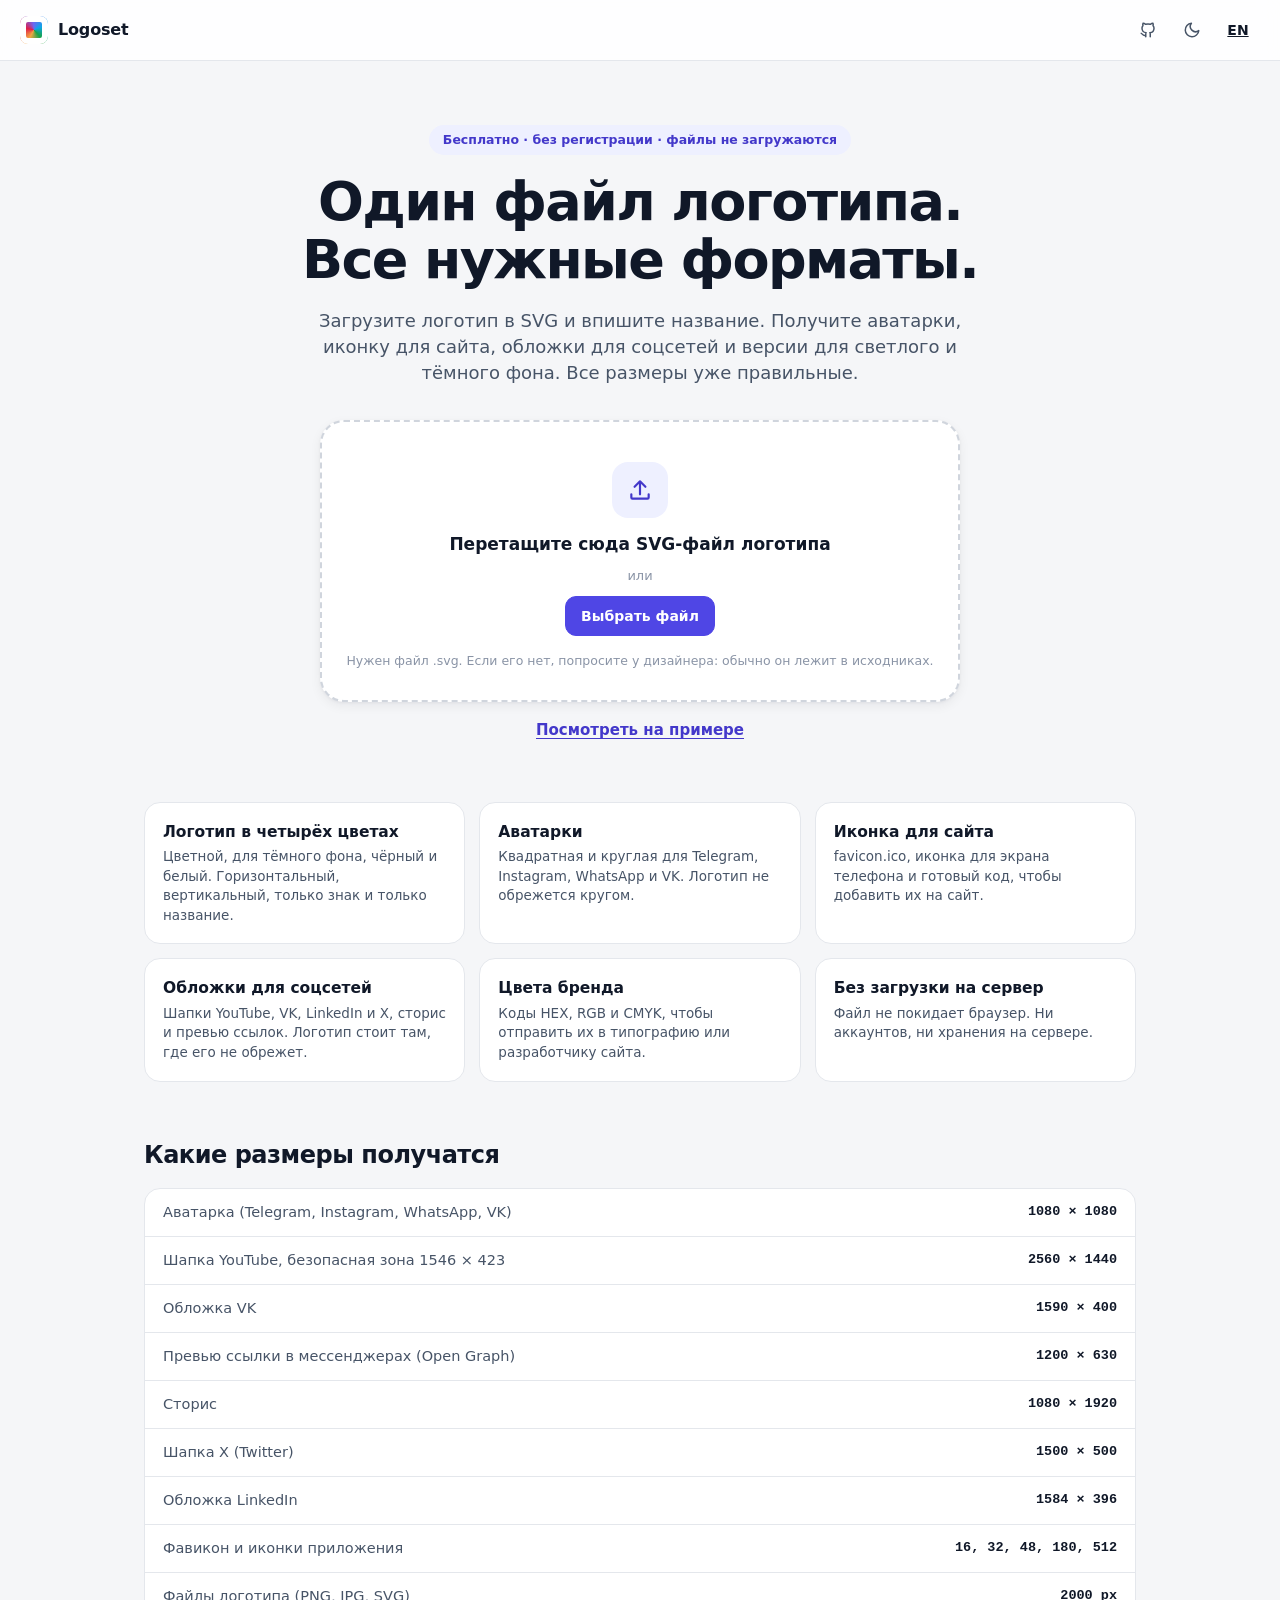
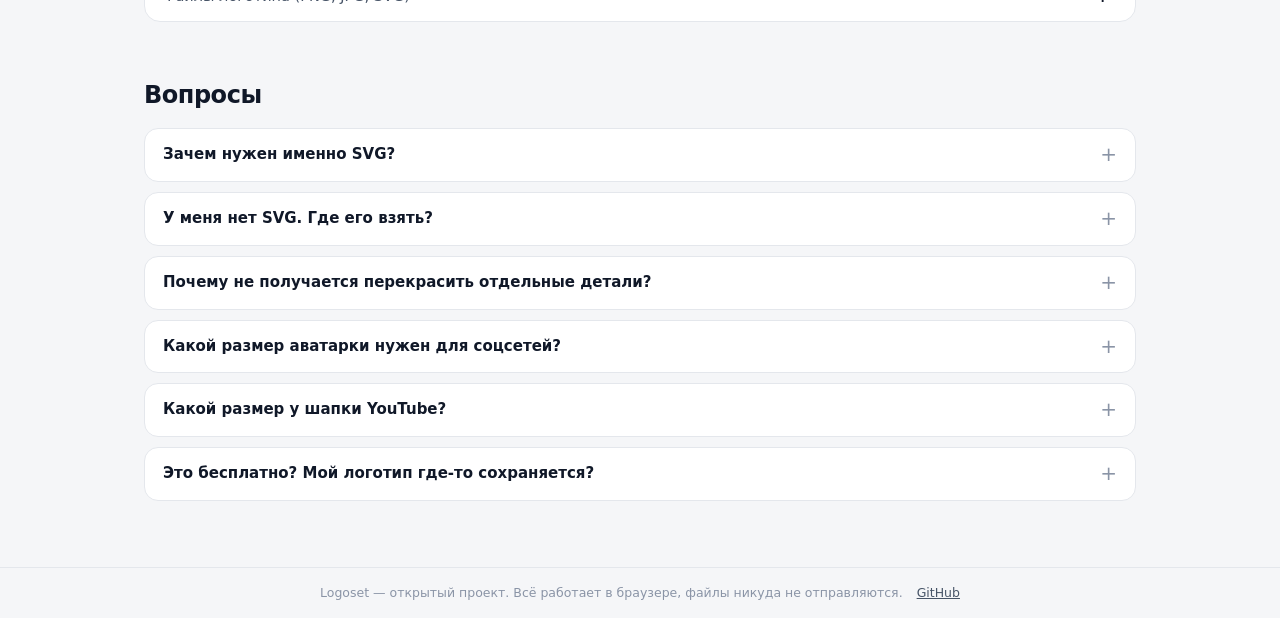
==== ru/index.html @ 73b2479a "Logoset: every format of your logo from one SVG Avatars, favicon, social media covers, logo color ve" ====
<!DOCTYPE html>
<html lang="ru" data-root="../">
<head>
<meta charset="UTF-8">
<meta name="viewport" content="width=device-width, initial-scale=1">
<meta http-equiv="Content-Security-Policy" content="default-src 'self'; script-src 'self'; style-src 'self' 'unsafe-inline'; img-src 'self' data: blob:; font-src 'self' data:; connect-src 'self'; object-src 'none'; base-uri 'none'; form-action 'none'">
<meta name="referrer" content="no-referrer">
<title>Logoset: аватарка, фавикон и обложки для соцсетей из логотипа бесплатно</title>
<meta name="description" content="Сделайте из одного SVG-логотипа аватарку для Telegram и Instagram, иконку для сайта, шапку YouTube и обложку VK, белую и чёрную версии логотипа. Бесплатно, без регистрации, прямо в браузере.">
<link rel="canonical" href="https://logoset.vercel.app/ru/">
<link rel="alternate" hreflang="en" href="https://logoset.vercel.app/">
<link rel="alternate" hreflang="ru" href="https://logoset.vercel.app/ru/">
<link rel="alternate" hreflang="x-default" href="https://logoset.vercel.app/">
<meta property="og:type" content="website">
<meta property="og:site_name" content="Logoset">
<meta property="og:title" content="Logoset: все форматы логотипа из одного SVG">
<meta property="og:description" content="Аватарки, иконка для сайта, обложки для соцсетей и версии логотипа для светлого и тёмного фона. Бесплатно и без загрузки на сервер.">
<meta property="og:url" content="https://logoset.vercel.app/ru/">
<meta property="og:locale" content="ru_RU">
<meta name="twitter:card" content="summary">
<meta name="theme-color" content="#F5F6F8">
<link rel="icon" href="data:image/svg+xml,%3Csvg xmlns='http://www.w3.org/2000/svg' viewBox='0 0 32 32'%3E%3Crect width='32' height='32' rx='8' fill='%234F46E5'/%3E%3Cpath d='M7 24l7-11 4 6 3-4 4 9z' fill='%23fff'/%3E%3Ccircle cx='22' cy='10' r='3' fill='%23FBBF24'/%3E%3C/svg%3E">
<script src="../theme.js"></script>
<link rel="stylesheet" href="../style.css">
<script type="application/ld+json">
{"@context":"https://schema.org","@graph":[
{"@type":"WebApplication","name":"Logoset","url":"https://logoset.vercel.app/ru/","applicationCategory":"DesignApplication","operatingSystem":"Any","inLanguage":"ru","isAccessibleForFree":true,"offers":{"@type":"Offer","price":"0","priceCurrency":"RUB"},"description":"Аватарки, иконка для сайта, обложки для соцсетей и цветные версии логотипа из одного SVG-файла прямо в браузере."},
{"@type":"FAQPage","mainEntity":[
{"@type":"Question","name":"Зачем нужен именно SVG?","acceptedAnswer":{"@type":"Answer","text":"SVG — векторный формат, в котором делают логотипы. Его можно увеличить до любого размера без потери качества и поменять в нём цвета. PNG и JPG так не умеют."}},
{"@type":"Question","name":"Какой размер аватарки нужен для соцсетей?","acceptedAnswer":{"@type":"Answer","text":"1080×1080 пикселей подходит для Instagram, Telegram, WhatsApp и VK. Приложения обрезают аватарку в круг, поэтому логотип должен в него помещаться."}},
{"@type":"Question","name":"Какой размер у шапки YouTube?","acceptedAnswer":{"@type":"Answer","text":"2560×1440 пикселей. На всех устройствах видна только середина 1546×423, поэтому логотип нужно ставить в неё."}},
{"@type":"Question","name":"Это бесплатно? Мой логотип где-то сохраняется?","acceptedAnswer":{"@type":"Answer","text":"Бесплатно, код открыт. Всё происходит в браузере, логотип никуда не загружается."}}
]}]}
</script>
</head>
<body>
<div id="app">
  <header class="topbar">
    <a class="brand" href="./"><span class="brand-mark" aria-hidden="true"></span><span>Logoset</span></a>
    <div class="top-actions">
      <a class="icon-btn plain" href="https://github.com/harakez/logoset" target="_blank" rel="noopener noreferrer" title="GitHub" aria-label="GitHub"><span class="ic" aria-hidden="true"><svg viewBox="0 0 24 24" fill="none" stroke="currentColor" stroke-width="2" stroke-linecap="round" stroke-linejoin="round"><path d="M9 19c-4 1.5-4-2-6-2.5M15 21v-3.5c0-1 .1-1.4-.5-2 2.8-.3 5.5-1.4 5.5-6a4.6 4.6 0 0 0-1.3-3.2 4.2 4.2 0 0 0-.1-3.2s-1.1-.3-3.5 1.3a12 12 0 0 0-6.2 0C6.5 2.8 5.4 3.1 5.4 3.1a4.2 4.2 0 0 0-.1 3.2A4.6 4.6 0 0 0 4 9.5c0 4.6 2.7 5.7 5.5 6-.6.6-.6 1.2-.5 2V21"/></svg></span></a>
      <button type="button" class="icon-btn plain" id="lk-theme" aria-label="Тёмная тема" title="Тёмная тема"></button>
      <a class="btn ghost lang" href="../" hreflang="en" lang="en">EN</a>
    </div>
  </header>

  <main class="landing">
    <section class="hero">
      <span class="hero-tag">Бесплатно · без регистрации · файлы не загружаются</span>
      <h1>Один файл логотипа.<br>Все нужные форматы.</h1>
      <p class="lead">Загрузите логотип в SVG и впишите название. Получите аватарки, иконку для сайта, обложки для соцсетей и версии для светлого и тёмного фона. Все размеры уже правильные.</p>
      <div class="dropzone" id="lk-drop" role="button" tabindex="0" aria-label="Выбрать SVG-логотип">
        <span class="dz-ic"><span class="ic" aria-hidden="true"><svg viewBox="0 0 24 24" fill="none" stroke="currentColor" stroke-width="2" stroke-linecap="round" stroke-linejoin="round"><path d="M12 16V4M7 9l5-5 5 5"/><path d="M4 16v3a1 1 0 0 0 1 1h14a1 1 0 0 0 1-1v-3"/></svg></span></span>
        <b>Перетащите сюда SVG-файл логотипа</b>
        <span class="or">или</span>
        <span class="btn primary">Выбрать файл</span>
        <small>Нужен файл .svg. Если его нет, попросите у дизайнера: обычно он лежит в исходниках.</small>
      </div>
      <button type="button" class="linkish" id="lk-demo">Посмотреть на примере</button>
    </section>

    <section class="feats" aria-label="Что вы получите">
      <div class="feat"><b>Логотип в четырёх цветах</b><p>Цветной, для тёмного фона, чёрный и белый. Горизонтальный, вертикальный, только знак и только название.</p></div>
      <div class="feat"><b>Аватарки</b><p>Квадратная и круглая для Telegram, Instagram, WhatsApp и VK. Логотип не обрежется кругом.</p></div>
      <div class="feat"><b>Иконка для сайта</b><p>favicon.ico, иконка для экрана телефона и готовый код, чтобы добавить их на сайт.</p></div>
      <div class="feat"><b>Обложки для соцсетей</b><p>Шапки YouTube, VK, LinkedIn и X, сторис и превью ссылок. Логотип стоит там, где его не обрежет.</p></div>
      <div class="feat"><b>Цвета бренда</b><p>Коды HEX, RGB и CMYK, чтобы отправить их в типографию или разработчику сайта.</p></div>
      <div class="feat"><b>Без загрузки на сервер</b><p>Файл не покидает браузер. Ни аккаунтов, ни хранения на сервере.</p></div>
    </section>

    <section class="sizes">
      <h2>Какие размеры получатся</h2>
      <div class="size-table" role="table" aria-label="Размеры">
        <div role="row"><span role="cell">Аватарка (Telegram, Instagram, WhatsApp, VK)</span><b role="cell">1080 × 1080</b></div>
        <div role="row"><span role="cell">Шапка YouTube, безопасная зона 1546 × 423</span><b role="cell">2560 × 1440</b></div>
        <div role="row"><span role="cell">Обложка VK</span><b role="cell">1590 × 400</b></div>
        <div role="row"><span role="cell">Превью ссылки в мессенджерах (Open Graph)</span><b role="cell">1200 × 630</b></div>
        <div role="row"><span role="cell">Сторис</span><b role="cell">1080 × 1920</b></div>
        <div role="row"><span role="cell">Шапка X (Twitter)</span><b role="cell">1500 × 500</b></div>
        <div role="row"><span role="cell">Обложка LinkedIn</span><b role="cell">1584 × 396</b></div>
        <div role="row"><span role="cell">Фавикон и иконки приложения</span><b role="cell">16, 32, 48, 180, 512</b></div>
        <div role="row"><span role="cell">Файлы логотипа (PNG, JPG, SVG)</span><b role="cell">2000 px</b></div>
      </div>
    </section>

    <section class="faq">
      <h2>Вопросы</h2>
      <details><summary>Зачем нужен именно SVG?</summary><p>SVG — векторный формат, в котором делают логотипы. Его можно увеличить до любого размера без потери качества и поменять в нём цвета. С PNG и JPG так не получится.</p></details>
      <details><summary>У меня нет SVG. Где его взять?</summary><p>Спросите у дизайнера, который делал логотип. Обычно он есть среди переданных файлов: ищите .svg, .ai или .eps. Сохранить логотип в SVG умеют Illustrator, Figma и Inkscape.</p></details>
      <details><summary>Почему не получается перекрасить отдельные детали?</summary><p>Некоторые логотипы сохранены одной общей фигурой. Тогда разделять нечего, и перекрасить можно только целиком. Сначала попробуйте режим «По деталям». Если не помогло, попросите SVG, где детали сохранены отдельными фигурами.</p></details>
      <details><summary>Какой размер аватарки нужен для соцсетей?</summary><p>1080 × 1080 пикселей подходит для Instagram, Telegram, WhatsApp и VK. Приложения обрезают аватарку в круг, поэтому логотип должен в него помещаться. Logoset это учитывает.</p></details>
      <details><summary>Какой размер у шапки YouTube?</summary><p>2560 × 1440 пикселей. На всех устройствах видна только середина 1546 × 423, поэтому логотип нужно ставить в неё.</p></details>
      <details><summary>Это бесплатно? Мой логотип где-то сохраняется?</summary><p>Бесплатно, код открыт. Всё происходит в браузере, логотип никуда не загружается.</p></details>
    </section>
  </main>

  <footer class="foot"><span>Logoset — открытый проект. Всё работает в браузере, файлы никуда не отправляются.</span><a href="https://github.com/harakez/logoset" target="_blank" rel="noopener noreferrer">GitHub</a></footer>
</div>
<div class="toast" id="toast" role="status" aria-live="polite"></div>
<noscript><p class="noscript">Для работы Logoset нужен JavaScript.</p></noscript>
<script src="../lib/opentype.min.js"></script>
<script src="../app.js"></script>
</body>
</html>
---- style.css ----
*{box-sizing:border-box;margin:0;padding:0}
:root{
  --bg:#F5F6F8; --surface:#FFFFFF; --surface-2:#F0F2F5; --surface-3:#E7EAEE;
  --line:#E4E7EC; --line-2:#D0D5DD; --text:#101828; --dim:#475467; --faint:#8A94A6;
  --accent:#4F46E5; --accent-2:#4338CA; --accent-soft:#EEF0FF; --accent-text:#4338CA;
  --ok:#067647; --warn-bg:#FFFAEB; --warn:#B54708;
  --shadow:0 1px 2px rgba(16,24,40,.05);
  --shadow-md:0 4px 12px rgba(16,24,40,.06),0 1px 3px rgba(16,24,40,.05);
  --checker:#E9ECF0; --checker-bg:#FFFFFF;
  --r:16px;
  color-scheme:light;
}
:root[data-theme="dark"]{
  --bg:#0C0E12; --surface:#15181E; --surface-2:#1C2028; --surface-3:#252A34;
  --line:#262B35; --line-2:#363C48; --text:#F2F4F7; --dim:#B4BCC8; --faint:#7E8794;
  --accent:#6E66F2; --accent-2:#837CF5; --accent-soft:#23214A; --accent-text:#B3AEFF;
  --ok:#47CD89; --warn-bg:#2A2110; --warn:#F5B451;
  --shadow:0 1px 2px rgba(0,0,0,.3);
  --shadow-md:0 6px 18px rgba(0,0,0,.35);
  --checker:#2A2F38; --checker-bg:#1E222A;
  color-scheme:dark;
}
body{font-family:'Segoe UI',system-ui,-apple-system,Roboto,'Helvetica Neue',sans-serif;background:var(--bg);color:var(--text);font-size:14px;line-height:1.45;-webkit-font-smoothing:antialiased}
#app{min-height:100vh;display:flex;flex-direction:column}
[hidden]{display:none!important}
.ic{display:inline-flex;width:18px;height:18px;flex:none}
.ic svg{width:100%;height:100%}
.muted{color:var(--dim);font-size:13px}
.mono{font-family:ui-monospace,'Cascadia Mono',Consolas,monospace}
:focus-visible{outline:3px solid color-mix(in srgb,var(--accent) 45%,transparent);outline-offset:2px}

/* ---------- buttons ---------- */
.btn{display:inline-flex;align-items:center;justify-content:center;gap:8px;font:inherit;font-weight:600;font-size:14px;cursor:pointer;border-radius:11px;
  border:1px solid var(--line-2);background:var(--surface);color:var(--text);padding:9px 15px;min-height:40px;white-space:nowrap;transition:background .15s,border-color .15s,transform .1s}
.btn:hover:not(:disabled){background:var(--surface-2)}
.btn:active:not(:disabled){transform:translateY(1px)}
.btn:disabled{opacity:.5;cursor:default}
.btn.primary{background:var(--accent);border-color:var(--accent);color:#fff}
.btn.primary:hover:not(:disabled){background:var(--accent-2);border-color:var(--accent-2)}
.btn.ghost{background:transparent;border-color:transparent}
.btn.ghost:hover:not(:disabled){background:var(--surface-2)}
.btn.small{min-height:34px;padding:6px 12px;font-size:13px;border-radius:9px}
.btn.lang{font-weight:700;min-width:44px;padding:8px}
.icon-btn{display:inline-flex;align-items:center;justify-content:center;width:40px;height:40px;flex:none;border-radius:10px;border:1px solid var(--line);
  background:var(--surface);color:var(--dim);cursor:pointer;text-decoration:none}
.icon-btn:hover{background:var(--surface-2);color:var(--text)}
.icon-btn.plain{border-color:transparent;background:transparent}
.linkish{background:none;border:none;color:var(--accent-text);font:inherit;font-weight:600;cursor:pointer;text-decoration:underline;text-underline-offset:3px;padding:4px}
.btn-row{display:flex;gap:8px;flex-wrap:wrap;align-items:center}

/* ---------- top bar ---------- */
.topbar{display:flex;align-items:center;gap:16px;padding:10px 20px;background:color-mix(in srgb,var(--surface) 88%,transparent);backdrop-filter:blur(10px);
  border-bottom:1px solid var(--line);position:sticky;top:0;z-index:10}
.brand{display:flex;align-items:center;gap:10px;font-weight:800;font-size:16px;letter-spacing:-.01em}
.brand-mark{width:28px;height:28px;border-radius:8px;background:conic-gradient(from 210deg,#F2A541,#E11D48,#6E66F2,#0EA5E9,#16A34A,#F2A541);box-shadow:inset 0 0 0 6px var(--surface)}
.top-actions{margin-left:auto;display:flex;gap:4px;align-items:center}

/* ---------- hero ---------- */
.hero{flex:1;max-width:1040px;margin:0 auto;padding:64px 24px 48px;text-align:center;display:flex;flex-direction:column;align-items:center}
.hero-tag{display:inline-block;font-size:12.5px;font-weight:600;color:var(--accent-text);background:var(--accent-soft);border-radius:999px;padding:6px 14px;margin-bottom:18px}
.hero h1{font-size:clamp(30px,5vw,54px);font-weight:800;letter-spacing:-.03em;line-height:1.08;max-width:820px}
.hero .lead{font-size:18px;color:var(--dim);max-width:660px;margin:18px 0 34px}
.dropzone{width:100%;max-width:640px;border:2px dashed var(--line-2);border-radius:24px;background:var(--surface);padding:40px 24px 30px;
  display:flex;flex-direction:column;align-items:center;gap:10px;cursor:pointer;transition:border-color .15s,background .15s;box-shadow:var(--shadow-md)}
.dropzone:hover{border-color:var(--accent);background:color-mix(in srgb,var(--accent-soft) 35%,var(--surface))}
.dz-ic{width:56px;height:56px;border-radius:16px;background:var(--accent-soft);color:var(--accent-text);display:flex;align-items:center;justify-content:center}
.dz-ic .ic{width:26px;height:26px}
.dropzone b{font-size:17px;margin-top:4px}
.dropzone .or{color:var(--faint);font-size:13px}
.dropzone small{color:var(--faint);font-size:12.5px;margin-top:6px}
.hero > .linkish{margin-top:14px;font-size:15px}
.feats{display:grid;grid-template-columns:repeat(3,1fr);gap:14px;margin-top:56px;width:100%;text-align:left}
.feat{background:var(--surface);border:1px solid var(--line);border-radius:var(--r);padding:18px}
.feat-ic{width:38px;height:38px;border-radius:11px;background:var(--surface-2);color:var(--accent-text);display:flex;align-items:center;justify-content:center;margin-bottom:12px}
.feat b{display:block;font-size:15px;margin-bottom:4px}
.feat p{color:var(--dim);font-size:13.5px}

/* ---------- app layout ---------- */
.layout{flex:1;display:grid;grid-template-columns:380px minmax(0,1fr);width:100%;max-width:1600px;margin:0 auto}
.sidebar{border-right:1px solid var(--line);background:var(--surface);padding:18px;display:flex;flex-direction:column;gap:14px;
  position:sticky;top:61px;height:calc(100vh - 61px);overflow-y:auto}
.main{padding:20px 24px 32px;min-width:0}
.panel{border:1px solid var(--line);border-radius:var(--r);padding:16px;display:flex;flex-direction:column;gap:12px;background:var(--surface)}
.panel h2{font-size:15px;font-weight:700;display:flex;align-items:center;gap:10px}
.step{width:24px;height:24px;border-radius:7px;background:var(--accent-soft);color:var(--accent-text);font-size:12.5px;font-weight:800;display:inline-flex;align-items:center;justify-content:center}
.field{display:flex;flex-direction:column;gap:6px;font-size:13px;font-weight:600;color:var(--dim)}
.field input[type=text]{font:inherit;font-size:14.5px;font-weight:500;color:var(--text);background:var(--surface);border:1px solid var(--line-2);border-radius:10px;padding:10px 12px}
.field input[type=text]:focus{outline:none;border-color:var(--accent);box-shadow:0 0 0 3px var(--accent-soft)}
.field input[type=range]{accent-color:var(--accent);width:100%}
.check{display:flex;gap:10px;align-items:flex-start;padding:10px 12px;border:1px solid var(--line);border-radius:12px;cursor:pointer;background:var(--surface-2)}
.check input,.row-field input{width:18px;height:18px;margin-top:1px;accent-color:var(--accent);flex:none}
.check span{display:flex;flex-direction:column;gap:2px;font-size:13.5px}
.check small{color:var(--faint);font-size:12px}
.row-field{display:flex;gap:10px;align-items:center;font-size:13.5px;font-weight:600;cursor:pointer}
.lbl{font-size:12px;color:var(--faint);font-weight:700;text-transform:uppercase;letter-spacing:.06em;margin-top:2px}

/* colors */
.live{height:150px;border-radius:12px;padding:14px;background-color:var(--checker-bg);
  background-image:linear-gradient(45deg,var(--checker) 25%,transparent 25%),linear-gradient(-45deg,var(--checker) 25%,transparent 25%),
  linear-gradient(45deg,transparent 75%,var(--checker) 75%),linear-gradient(-45deg,transparent 75%,var(--checker) 75%);
  background-size:16px 16px;background-position:0 0,0 8px,8px -8px,-8px 0;border:1px solid var(--line)}
.logo-host{width:100%;height:100%}
.logo-host.offscreen{position:fixed;left:-10000px;top:0;width:600px;height:400px;visibility:hidden;pointer-events:none}
.parts{display:flex;flex-wrap:wrap;gap:8px}
.part{position:relative;width:46px;height:46px;border-radius:50%;border:2px solid transparent;background:none;padding:3px;cursor:pointer;transition:transform .1s}
.part:hover{transform:translateY(-1px)}
.part.on{border-color:var(--accent)}
.part-sw{display:block;width:100%;height:100%;border-radius:50%;box-shadow:inset 0 0 0 1px rgba(0,0,0,.15)}
.part-n{position:absolute;right:-4px;bottom:-4px;min-width:18px;height:18px;border-radius:9px;background:var(--surface);border:1px solid var(--line-2);
  font-size:10.5px;font-weight:800;color:var(--dim);display:flex;align-items:center;justify-content:center;padding:0 4px}
.part.on .part-n{background:var(--accent);border-color:var(--accent);color:#fff}
.picker-box{border:1px solid var(--line);border-radius:14px;padding:12px;background:var(--surface-2)}
.picker-title{display:flex;justify-content:space-between;align-items:center;font-size:13.5px;margin-bottom:10px}
.picker-title .mono{color:var(--dim);font-size:12.5px}
.sv{position:relative;height:150px;border-radius:10px;cursor:crosshair;touch-action:none;user-select:none;overflow:hidden}
.sv-w{position:absolute;inset:0;background:linear-gradient(to right,#fff,rgba(255,255,255,0))}
.sv-b{position:absolute;inset:0;background:linear-gradient(to top,#000,rgba(0,0,0,0))}
.hue{position:relative;height:16px;border-radius:8px;margin-top:12px;cursor:pointer;touch-action:none;user-select:none;
  background:linear-gradient(to right,#f00 0%,#ff0 17%,#0f0 33%,#0ff 50%,#00f 67%,#f0f 83%,#f00 100%)}
.knob{position:absolute;width:20px;height:20px;border-radius:50%;border:3px solid #fff;box-shadow:0 0 0 1px rgba(0,0,0,.35),0 2px 6px rgba(0,0,0,.35);transform:translate(-50%,-50%);pointer-events:none}
.hue .knob{top:50%}
.pick-row{display:flex;gap:8px;margin-top:12px;align-items:center}
.big-swatch{width:40px;height:40px;border-radius:10px;box-shadow:inset 0 0 0 1px rgba(0,0,0,.15);flex:none}
.hex-input{flex:1;min-width:0;font-family:ui-monospace,Consolas,monospace;font-size:14.5px;font-weight:600;text-transform:uppercase;
  background:var(--surface);color:var(--text);border:1px solid var(--line-2);border-radius:10px;padding:9px 11px}
.hex-input:focus{outline:none;border-color:var(--accent);box-shadow:0 0 0 3px var(--accent-soft)}
.hex-input.bad{border-color:#E5484D}
.chip-block{margin-top:10px}
.chip-block .lbl{text-transform:none;letter-spacing:0;font-weight:600;margin-bottom:6px}
.chips{display:flex;gap:6px;flex-wrap:wrap}
.chip{width:28px;height:28px;padding:0;border-radius:8px;border:none;box-shadow:inset 0 0 0 1px rgba(0,0,0,.15);cursor:pointer;transition:transform .1s;position:relative}
.chip:hover{transform:scale(1.1)}
.chip.on{outline:2px solid var(--accent);outline-offset:2px}
.chip.auto{background:var(--surface-3);color:var(--dim);font-weight:800;font-size:12px}
.chip.custom{background:conic-gradient(red,yellow,lime,cyan,blue,magenta,red);display:inline-block}
.chip.custom input{position:absolute;inset:0;opacity:0;cursor:pointer;width:100%;height:100%}
.presets{display:grid;grid-template-columns:repeat(4,1fr);gap:6px}
.preset{display:flex;height:30px;border-radius:8px;overflow:hidden;border:1px solid var(--line);padding:0;cursor:pointer;background:none}
.preset i{flex:1}
.preset:hover{outline:2px solid var(--line-2)}

/* text */
.fonts{display:grid;grid-template-columns:repeat(3,1fr);gap:6px}
.font{display:flex;flex-direction:column;align-items:center;gap:2px;padding:8px 4px;border:1px solid var(--line);border-radius:10px;background:var(--surface);
  cursor:pointer;font:inherit;font-size:11.5px;color:var(--dim)}
.font:hover{background:var(--surface-2)}
.font.on{border-color:var(--accent);background:var(--accent-soft);color:var(--accent-text)}
.font-aa{font-size:22px;line-height:1.1;color:var(--text)}
.seg{display:inline-flex;background:var(--surface-2);border:1px solid var(--line);border-radius:11px;padding:3px;gap:2px;flex-wrap:wrap}
.seg-btn{display:inline-flex;align-items:center;gap:7px;border:none;background:transparent;font:inherit;font-size:13px;font-weight:600;color:var(--dim);
  padding:7px 12px;border-radius:8px;cursor:pointer;white-space:nowrap}
.seg-btn:hover{color:var(--text)}
.seg-btn.on{background:var(--surface);color:var(--text);box-shadow:var(--shadow-md)}
.dot{width:14px;height:14px;border-radius:50%;box-shadow:inset 0 0 0 1px rgba(127,127,127,.4);flex:none}
.bg-opts{display:grid;grid-template-columns:1fr 1fr;gap:6px}
.bg-opt{display:flex;align-items:center;gap:8px;padding:9px 10px;border:1px solid var(--line);border-radius:10px;background:var(--surface);font:inherit;font-size:13px;font-weight:600;
  color:var(--dim);cursor:pointer;position:relative}
.bg-opt:hover{background:var(--surface-2)}
.bg-opt.on{border-color:var(--accent);color:var(--text);box-shadow:0 0 0 3px var(--accent-soft)}
.bg-opt input{position:absolute;inset:0;opacity:0;cursor:pointer;width:100%;height:100%}

/* main */
.main-head{display:flex;align-items:center;gap:12px;flex-wrap:wrap;margin-bottom:16px;position:sticky;top:61px;z-index:5;padding:10px 0;background:var(--bg)}
.tabs{display:flex;gap:4px;background:var(--surface);border:1px solid var(--line);border-radius:13px;padding:4px;overflow-x:auto;scrollbar-width:none;flex:1;min-width:0}
.tab{display:inline-flex;align-items:center;gap:8px;border:none;background:none;font:inherit;font-weight:600;font-size:13.5px;color:var(--dim);padding:8px 13px;border-radius:9px;cursor:pointer;white-space:nowrap}
.tab:hover{color:var(--text);background:var(--surface-2)}
.tab.on{background:var(--accent-soft);color:var(--accent-text)}
.content-bar{margin-bottom:14px}
.note{background:var(--warn-bg);color:var(--warn);border-radius:12px;padding:10px 14px;font-size:13.5px;margin-bottom:14px}
.note.subtle{background:transparent;color:var(--faint);padding:12px 2px 0;font-size:12.5px}
.grid{display:grid;gap:16px}
.grid.logos{grid-template-columns:repeat(2,minmax(0,1fr))}
.grid.two{grid-template-columns:repeat(2,minmax(0,1fr))}
.grid.one{grid-template-columns:minmax(0,1fr)}
.grid.social{grid-template-columns:repeat(2,minmax(0,1fr))}
.span2{grid-column:span 2}
.fcard{background:var(--surface);border:1px solid var(--line);border-radius:var(--r);overflow:hidden;display:flex;flex-direction:column;box-shadow:var(--shadow)}
.fprev{padding:16px;background:var(--surface-2);border-bottom:1px solid var(--line);flex:1;display:flex;align-items:center;justify-content:center}
.pv{width:100%;border-radius:10px;overflow:hidden;display:flex;align-items:center;justify-content:center;box-shadow:0 0 0 1px var(--line)}
.pv img{width:100%;height:100%;display:block;object-fit:contain}
.logo-pv{height:260px;padding:32px}
.logo-pv.wide{height:280px;padding:36px 48px}
.story-card .fprev .pv{max-width:230px}
.avatar-pair{display:grid;grid-template-columns:1fr 1fr;gap:14px;width:100%;max-width:440px}
.round-mask{border-radius:50%;box-shadow:0 0 0 1px var(--line)}
.checker-pv{width:100%;max-width:220px;border-radius:12px;padding:10px;background-color:var(--checker-bg);
  background-image:linear-gradient(45deg,var(--checker) 25%,transparent 25%),linear-gradient(-45deg,var(--checker) 25%,transparent 25%),
  linear-gradient(45deg,transparent 75%,var(--checker) 75%),linear-gradient(-45deg,transparent 75%,var(--checker) 75%);
  background-size:16px 16px;background-position:0 0,0 8px,8px -8px,-8px 0}
.checker-pv .pv{box-shadow:none}
.fmeta{display:flex;align-items:center;justify-content:space-between;gap:12px;padding:12px 14px;flex-wrap:wrap}
.ftext{display:flex;flex-direction:column;min-width:0;flex:1}
.ftext b{font-size:14.5px}
.ftext small{color:var(--faint);font-size:12.5px}
.factions{display:flex;gap:6px;flex-wrap:wrap}
.dl{display:inline-flex;align-items:center;gap:6px;border:1px solid var(--line-2);background:var(--surface);color:var(--text);font:inherit;font-weight:700;font-size:12.5px;
  padding:7px 11px;border-radius:9px;cursor:pointer}
.dl:hover:not(:disabled){border-color:var(--accent);color:var(--accent-text)}
.dl:disabled{opacity:.5;cursor:wait}
.dl .ic{width:15px;height:15px}
.browser{width:100%;max-width:560px;border-radius:12px;overflow:hidden;box-shadow:0 0 0 1px var(--line);background:var(--surface)}
.browser-tab{display:flex;align-items:center;gap:8px;background:var(--surface-3);padding:9px 14px;font-size:13px;font-weight:600}
.browser-tab img{width:16px;height:16px}
.browser-body{display:flex;align-items:flex-end;justify-content:center;gap:28px;padding:26px 16px;flex-wrap:wrap}
.browser-body figure{display:flex;flex-direction:column;align-items:center;gap:8px}
.browser-body figcaption{font-size:12px;color:var(--faint)}
.code{width:100%;font-family:ui-monospace,Consolas,monospace;font-size:12.5px;background:var(--surface);color:var(--text);border:1px solid var(--line);border-radius:10px;padding:14px;overflow-x:auto;white-space:pre}
.code-card .fprev{justify-content:stretch}
.palette-card{background:var(--surface);border:1px solid var(--line);border-radius:var(--r);padding:18px;box-shadow:var(--shadow)}
.pal-head{display:flex;justify-content:space-between;align-items:flex-start;gap:14px;flex-wrap:wrap;margin-bottom:16px}
.pal-head b{font-size:16px}
.swatches{display:grid;grid-template-columns:repeat(auto-fill,minmax(180px,1fr));gap:12px}
.swatch{border:1px solid var(--line);border-radius:14px;overflow:hidden}
.swatch-color{height:110px}
.swatch-codes{padding:6px}
.code-line{display:flex;justify-content:space-between;width:100%;border:none;background:none;font:inherit;padding:6px 8px;border-radius:8px;cursor:pointer;color:var(--text)}
.code-line:hover{background:var(--surface-2)}
.code-line span{color:var(--faint);font-size:11.5px;font-weight:700}
.code-line b{font-family:ui-monospace,Consolas,monospace;font-size:12.5px}

/* footer, drop, toast */
.foot{padding:16px 24px;border-top:1px solid var(--line);font-size:12.5px;color:var(--faint);display:flex;gap:14px;flex-wrap:wrap;justify-content:center}
.foot a{color:var(--dim)}
.drop{position:fixed;inset:0;background:color-mix(in srgb,var(--accent) 14%,transparent);backdrop-filter:blur(3px);display:none;align-items:center;justify-content:center;z-index:50}
.drop div{border:3px dashed var(--accent);background:var(--surface);color:var(--accent-text);border-radius:22px;padding:48px 64px;font-size:20px;font-weight:700}
.drop.on{display:flex}
.toast{position:fixed;bottom:24px;left:50%;transform:translateX(-50%) translateY(20px);max-width:calc(100% - 32px);background:#101828;color:#fff;
  font-size:14px;font-weight:600;text-align:center;padding:12px 20px;border-radius:12px;opacity:0;pointer-events:none;transition:.25s;z-index:60;box-shadow:var(--shadow-md)}
:root[data-theme="dark"] .toast{background:#F2F4F7;color:#101828}
.toast.on{opacity:1;transform:translateX(-50%) translateY(0)}

/* responsive */
@media (max-width:1180px){ .grid.logos,.grid.social{grid-template-columns:minmax(0,1fr)} .span2{grid-column:auto} }
@media (max-width:900px){
  .layout{grid-template-columns:minmax(0,1fr)}
  .sidebar{position:static;height:auto;border-right:none;border-bottom:1px solid var(--line)}
  .main-head{top:57px}
  .feats{grid-template-columns:repeat(2,1fr)}
}
@media (max-width:600px){
  .topbar{padding:8px 12px}
  .hide-sm{display:none}
  .hero{padding:40px 16px 32px}
  .hero .lead{font-size:16px}
  .feats{grid-template-columns:minmax(0,1fr)}
  .sidebar{padding:12px}
  .main{padding:12px 16px 24px}
  .main-head{flex-direction:column;align-items:stretch}
  .main-head .btn{width:100%}
  .tab span{display:none}
  .tab.on span{display:inline}
  .grid.two{grid-template-columns:minmax(0,1fr)}
  .seg{display:flex;overflow-x:auto;flex-wrap:nowrap}
}

/* ---------- landing (static, readable by search engines) ---------- */
.landing{flex:1;width:100%;max-width:1040px;margin:0 auto;padding:0 24px 56px}
.landing .hero{padding:64px 0 8px}
.landing .feats{margin-top:48px}
.landing .feat b{font-size:15.5px}
.sizes,.faq{margin-top:56px}
.sizes h2,.faq h2{font-size:24px;font-weight:800;letter-spacing:-.02em;margin-bottom:16px}
.size-table{background:var(--surface);border:1px solid var(--line);border-radius:var(--r);overflow:hidden}
.size-table > div{display:flex;justify-content:space-between;gap:16px;padding:13px 18px;border-top:1px solid var(--line);font-size:14.5px}
.size-table > div:first-child{border-top:none}
.size-table span{color:var(--dim)}
.size-table b{font-family:ui-monospace,'Cascadia Mono',Consolas,monospace;font-size:13.5px;white-space:nowrap}
.faq details{background:var(--surface);border:1px solid var(--line);border-radius:14px;margin-bottom:10px}
.faq summary{cursor:pointer;padding:15px 18px;font-weight:700;font-size:15px;list-style:none;display:flex;justify-content:space-between;gap:12px}
.faq summary::-webkit-details-marker{display:none}
.faq summary::after{content:'+';color:var(--faint);font-weight:400;font-size:20px;line-height:1}
.faq details[open] summary::after{content:'–'}
.faq details p{padding:0 18px 16px;color:var(--dim);font-size:14.5px;max-width:760px}
.noscript{padding:24px;text-align:center;color:var(--dim)}
a.brand{color:inherit;text-decoration:none}

/* ---------- app additions ---------- */
.content-bar{display:flex;align-items:center;gap:12px;flex-wrap:wrap;margin-bottom:12px}
.bar-lbl{font-size:12px;font-weight:700;color:var(--faint);text-transform:uppercase;letter-spacing:.06em;min-width:96px}
.dot.checker{background-color:#fff;background-image:linear-gradient(45deg,#cfd4dc 25%,transparent 25%),linear-gradient(-45deg,#cfd4dc 25%,transparent 25%),linear-gradient(45deg,transparent 75%,#cfd4dc 75%),linear-gradient(-45deg,transparent 75%,#cfd4dc 75%);background-size:6px 6px;background-position:0 0,0 3px,3px -3px,-3px 0}
.seg-btn{position:relative}
.seg-btn input[type=color]{position:absolute;inset:0;opacity:0;cursor:pointer;width:100%;height:100%}
.pv.checker{background-color:var(--checker-bg);background-image:linear-gradient(45deg,var(--checker) 25%,transparent 25%),linear-gradient(-45deg,var(--checker) 25%,transparent 25%),
  linear-gradient(45deg,transparent 75%,var(--checker) 75%),linear-gradient(-45deg,transparent 75%,var(--checker) 75%);background-size:16px 16px;background-position:0 0,0 8px,8px -8px,-8px 0}
.pv.round{border-radius:50%}
.pv.sq{aspect-ratio:1/1}
.single-pv{width:100%;max-width:220px}
.app-icon{width:72px;height:72px;border-radius:22%}
.hint-box{font-size:12.5px;color:var(--warn);background:var(--warn-bg);border-radius:10px;padding:8px 10px;margin-bottom:10px}
.lbl-sm{font-size:12px;color:var(--faint);font-weight:600;margin-bottom:6px}
.live{height:170px}
.sidebar .seg{width:100%}
.sidebar .seg .seg-btn{flex:1;justify-content:center}
@media (max-width:600px){ .bar-lbl{min-width:0;width:100%} .landing{padding:0 16px 40px} .landing .hero{padding-top:40px} .size-table > div{flex-direction:column;gap:2px} }

/* ---------- previews are buttons: click to view large ---------- */
button.pv{border:none;padding:0;cursor:zoom-in;position:relative;font:inherit;color:inherit}
button.pv.logo-pv{padding:32px}
button.pv.logo-pv.wide{padding:36px 48px}
.pv-zoom{position:absolute;right:10px;top:10px;width:32px;height:32px;border-radius:9px;background:rgba(16,24,40,.7);color:#fff;display:flex;align-items:center;justify-content:center;opacity:0;transition:opacity .15s}
.pv-zoom svg{width:16px;height:16px}
button.pv:hover .pv-zoom,button.pv:focus-visible .pv-zoom{opacity:1}
.grid.social .fcard.span2 .pv{max-height:none}
.lightbox{position:fixed;inset:0;z-index:70;background:rgba(10,12,16,.82);display:flex;align-items:center;justify-content:center;padding:32px;cursor:zoom-out;animation:fade .15s ease}
.lb-frame{max-width:92vw;max-height:88vh;border-radius:14px;overflow:hidden;box-shadow:0 20px 60px rgba(0,0,0,.5);display:flex}
.lb-frame img{max-width:92vw;max-height:88vh;display:block;object-fit:contain}
.lb-frame.checker{background-color:#fff;background-image:linear-gradient(45deg,#e6e9ee 25%,transparent 25%),linear-gradient(-45deg,#e6e9ee 25%,transparent 25%),linear-gradient(45deg,transparent 75%,#e6e9ee 75%),linear-gradient(-45deg,transparent 75%,#e6e9ee 75%);background-size:20px 20px;background-position:0 0,0 10px,10px -10px,-10px 0}
.lb-close{position:fixed;top:16px;right:16px;width:44px;height:44px;border-radius:12px;border:none;background:rgba(255,255,255,.14);color:#fff;cursor:pointer}
.x{font-size:26px;line-height:1}
@keyframes fade{from{opacity:0}to{opacity:1}}
body.no-scroll{overflow:hidden}

/* ---------- modal ---------- */
.overlay{position:fixed;inset:0;z-index:65;background:rgba(10,12,16,.55);display:flex;align-items:center;justify-content:center;padding:20px;animation:fade .15s ease}
.modal{background:var(--surface);color:var(--text);border-radius:18px;width:100%;max-width:640px;max-height:calc(100vh - 40px);display:flex;flex-direction:column;box-shadow:0 24px 64px rgba(0,0,0,.3)}
.modal-head{display:flex;align-items:center;justify-content:space-between;padding:14px 16px 6px 20px}
.modal-head b{font-size:17px}
.modal-body{padding:8px 20px 20px;overflow:auto;display:flex;flex-direction:column;gap:12px}
.font-tools{display:flex;gap:8px}
.font-search{flex:1;min-width:0;font:inherit;font-size:14.5px;color:var(--text);background:var(--surface-2);border:1px solid var(--line-2);border-radius:10px;padding:9px 12px}
.font-search:focus{outline:none;border-color:var(--accent);box-shadow:0 0 0 3px var(--accent-soft)}
.chip-tabs{display:flex;gap:6px;flex-wrap:wrap}
.chip-tab{border:1px solid var(--line);background:var(--surface);color:var(--dim);font:inherit;font-size:13px;font-weight:600;padding:6px 12px;border-radius:999px;cursor:pointer}
.chip-tab.on{background:var(--accent-soft);color:var(--accent-text);border-color:transparent}
.font-list{display:grid;grid-template-columns:1fr 1fr;gap:8px;max-height:52vh;overflow:auto;padding:2px}
.font-item{display:flex;flex-direction:column;align-items:flex-start;gap:4px;text-align:left;border:1px solid var(--line);border-radius:12px;background:var(--surface);color:var(--text);padding:12px 14px;cursor:pointer;font:inherit;min-width:0}
.font-item:hover{border-color:var(--line-2);background:var(--surface-2)}
.font-item.on{border-color:var(--accent);box-shadow:0 0 0 3px var(--accent-soft)}
.fi-sample{font-size:24px;line-height:1.25;white-space:nowrap;overflow:hidden;text-overflow:ellipsis;max-width:100%}
.fi-name{font-size:12px;color:var(--faint);font-weight:600}
.font-select{display:flex;align-items:center;justify-content:space-between;gap:10px;width:100%;border:1px solid var(--line-2);border-radius:12px;background:var(--surface);color:var(--text);padding:10px 12px;cursor:pointer;font:inherit}
.font-select:hover{border-color:var(--accent)}
.fs-name{font-size:20px;line-height:1.2;white-space:nowrap;overflow:hidden;text-overflow:ellipsis}
.fs-more{font-size:12.5px;font-weight:700;color:var(--accent-text);flex:none}
.muted.small{font-size:12px}
.small-link{font-size:12.5px;align-self:flex-start;padding:2px 0}

/* sliders */
.props{display:flex;flex-direction:column;gap:10px}
.field.slider{gap:4px}
.slider-head{display:flex;justify-content:space-between;align-items:center}
.val{font-family:ui-monospace,Consolas,monospace;font-size:12px;color:var(--faint);font-weight:600;min-width:42px;text-align:right}
.zoom{display:flex;align-items:center;gap:10px;flex:1;max-width:420px}
.zoom input{flex:1;accent-color:var(--accent)}

/* email mock */
.mail-mock{width:100%;max-width:520px;background:#fff;color:#1f2328;border-radius:12px;padding:18px 20px;box-shadow:0 0 0 1px var(--line);font-family:Arial,sans-serif}
.mail-line{font-size:14px;margin-bottom:2px}
.mail-name{font-size:14px;font-weight:700;margin-bottom:10px}
.mail-pv{width:300px!important;max-width:100%;box-shadow:none!important;border-radius:0!important}
@media (max-width:600px){ .font-list{grid-template-columns:1fr} .overlay{padding:0;align-items:flex-end} .modal{border-radius:18px 18px 0 0;max-height:92vh} }
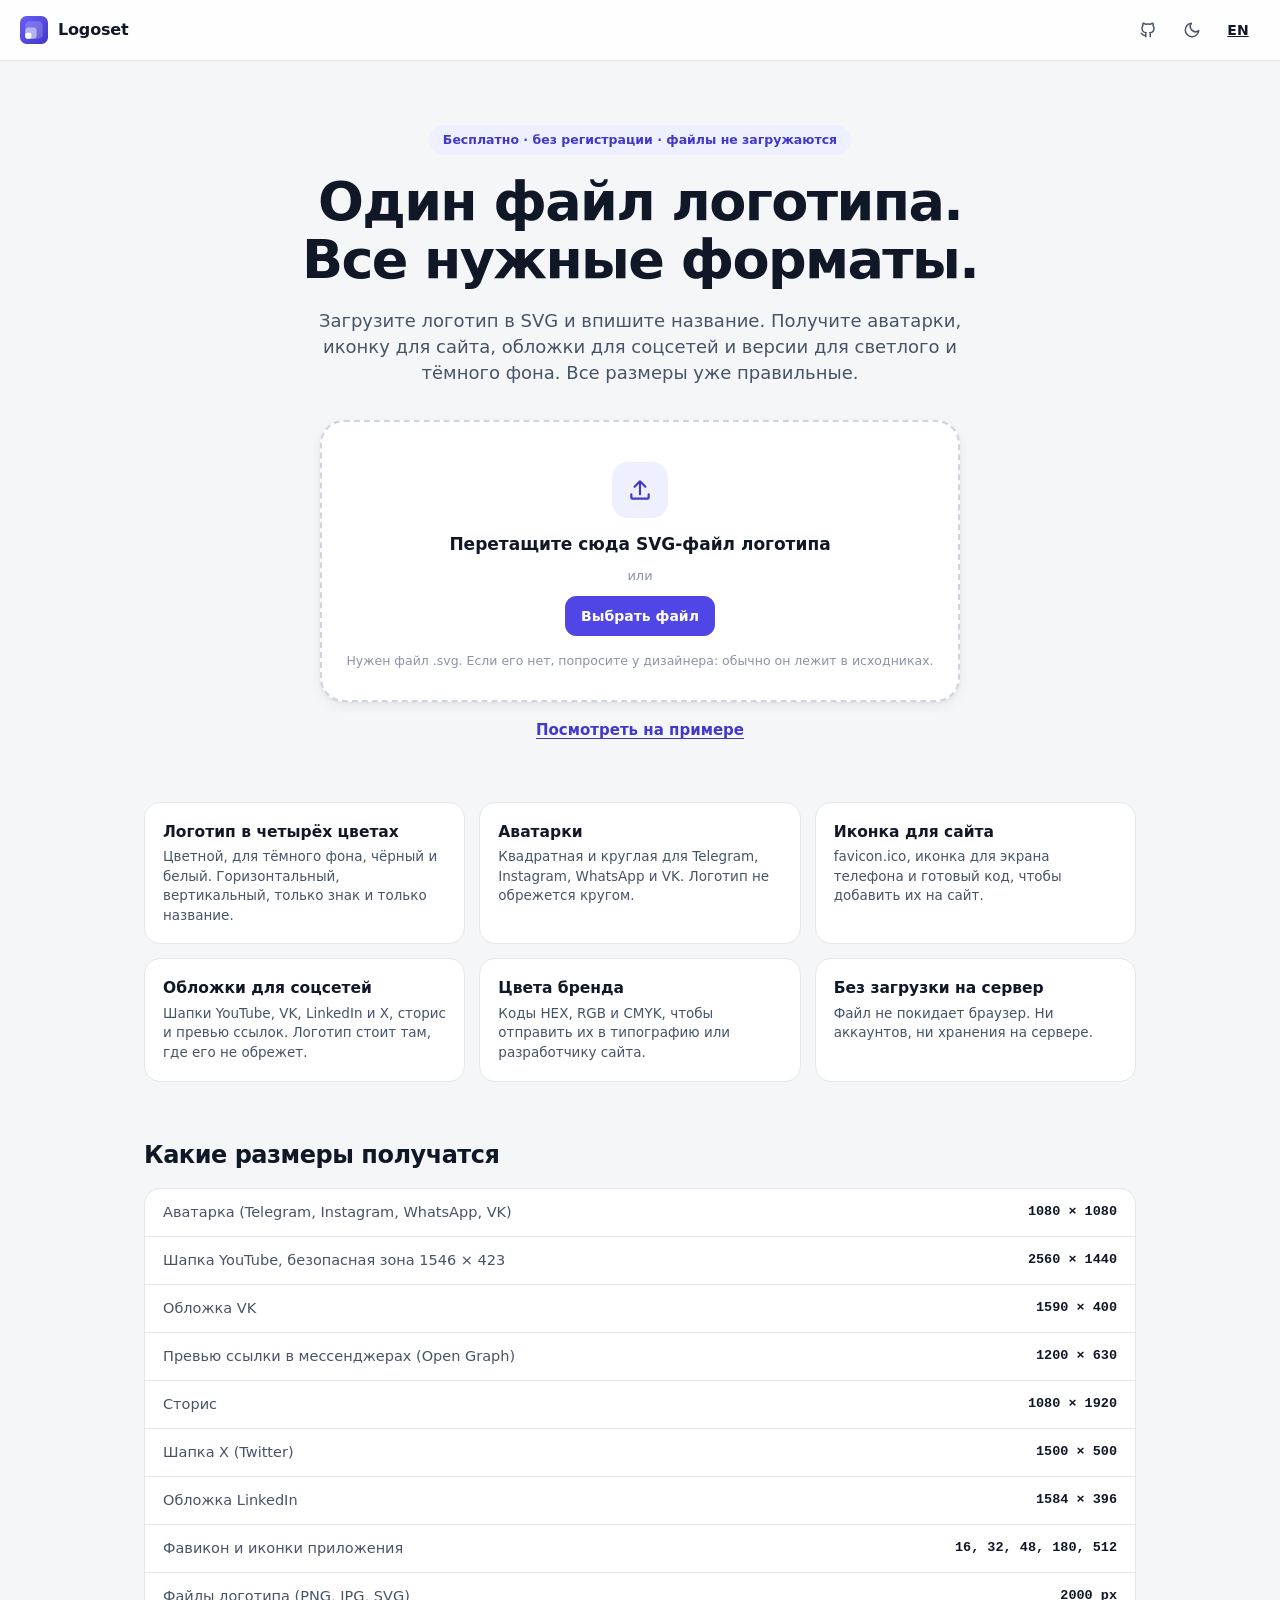
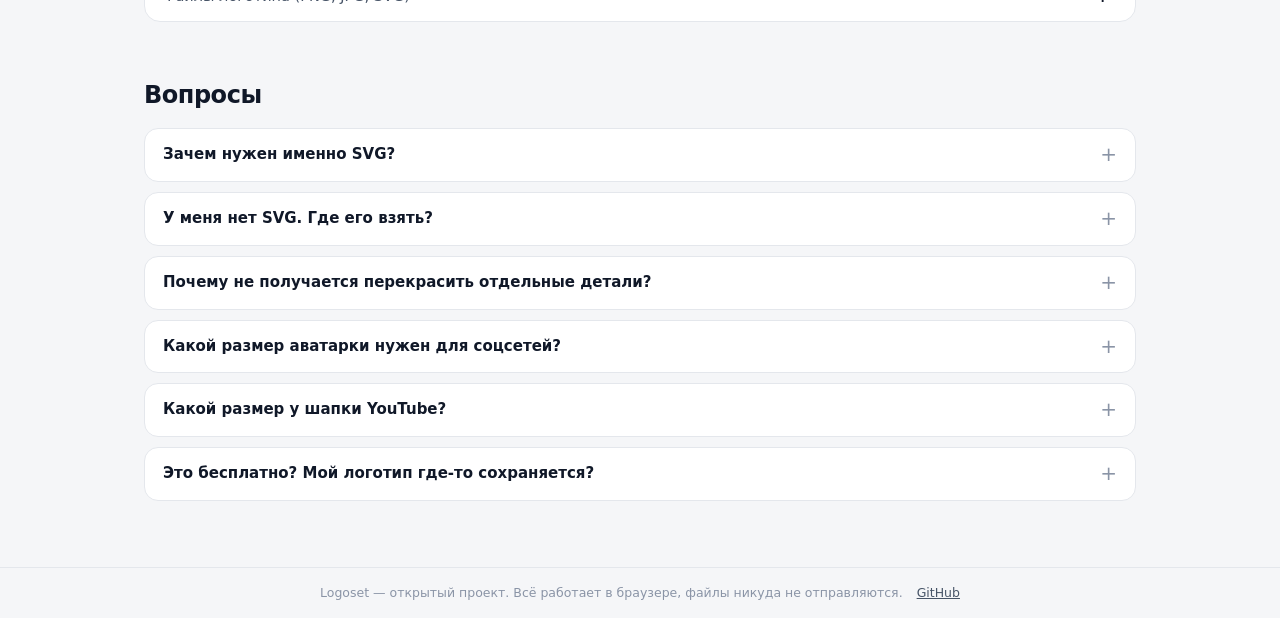
==== commit fe4512fb: "New site icon: layered mark for favicon, header and home screen Co-Authored-By: Claude Opus 5.5 <nor" ====
--- a/ru/index.html
+++ b/ru/index.html
@@ -19,7 +19,9 @@
 <meta property="og:locale" content="ru_RU">
 <meta name="twitter:card" content="summary">
 <meta name="theme-color" content="#F5F6F8">
-<link rel="icon" href="data:image/svg+xml,%3Csvg xmlns='http://www.w3.org/2000/svg' viewBox='0 0 32 32'%3E%3Crect width='32' height='32' rx='8' fill='%234F46E5'/%3E%3Cpath d='M7 24l7-11 4 6 3-4 4 9z' fill='%23fff'/%3E%3Ccircle cx='22' cy='10' r='3' fill='%23FBBF24'/%3E%3C/svg%3E">
+<link rel="icon" href="/favicon.ico" sizes="48x48">
+<link rel="icon" href="/icon.svg" type="image/svg+xml">
+<link rel="apple-touch-icon" href="/apple-touch-icon.png">
 <script src="../theme.js"></script>
 <link rel="stylesheet" href="../style.css">
 <script type="application/ld+json">
--- a/style.css
+++ b/style.css
@@ -52,7 +52,7 @@
 .topbar{display:flex;align-items:center;gap:16px;padding:10px 20px;background:color-mix(in srgb,var(--surface) 88%,transparent);backdrop-filter:blur(10px);
   border-bottom:1px solid var(--line);position:sticky;top:0;z-index:10}
 .brand{display:flex;align-items:center;gap:10px;font-weight:800;font-size:16px;letter-spacing:-.01em}
-.brand-mark{width:28px;height:28px;border-radius:8px;background:conic-gradient(from 210deg,#F2A541,#E11D48,#6E66F2,#0EA5E9,#16A34A,#F2A541);box-shadow:inset 0 0 0 6px var(--surface)}
+.brand-mark{width:28px;height:28px;flex:none;background:url(icon.svg) center/contain no-repeat}
 .top-actions{margin-left:auto;display:flex;gap:4px;align-items:center}
 
 /* ---------- hero ---------- */
